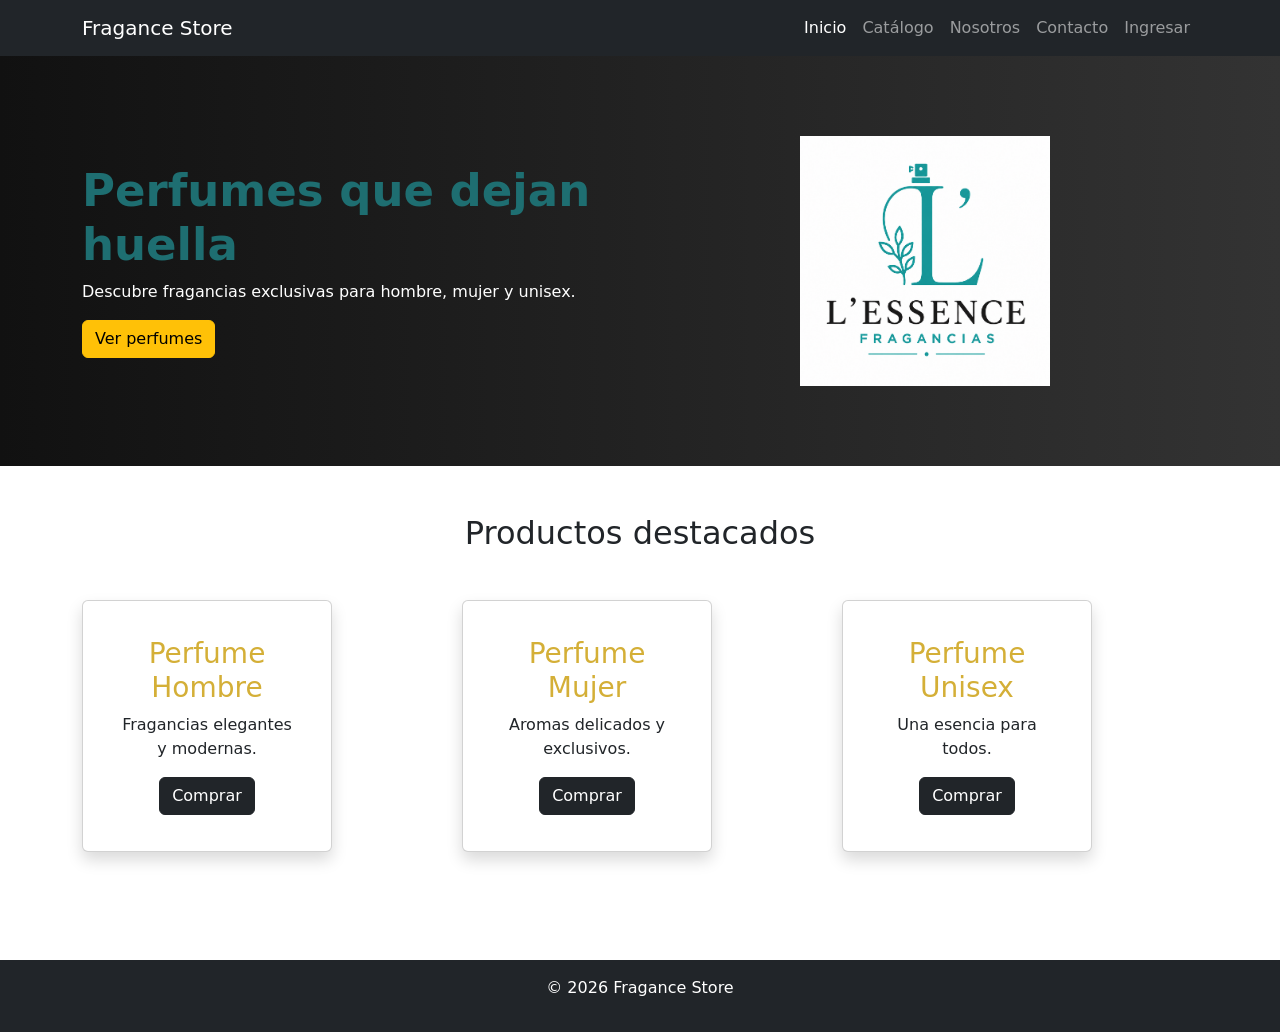
==== index.html @ 88f15177 "feat: Primera maqueta de pagina web" ====
<!DOCTYPE html>
<html lang="es">

<head>
    
    <meta charset="UTF-8">
    <meta name="viewport" content="width=device-width, initial-scale=1.0">

    <title>Fragance Store</title>

    <!-- <link rel="stylesheet" href="css/estilos.css"> -->
    <link rel="stylesheet" href="css/estilos.css">
    <link href="https://cdn.jsdelivr.net/npm/bootstrap@5.3.7/dist/css/bootstrap.min.css" rel="stylesheet">

</head>


<body>


<nav class="navbar navbar-expand-lg navbar-dark bg-dark">

<div class="container">

<a class="navbar-brand" href="index.html">
Fragance Store
</a>


<button class="navbar-toggler" 
type="button" 
data-bs-toggle="collapse" 
data-bs-target="#menu">

<span class="navbar-toggler-icon"></span>

</button>


<div class="collapse navbar-collapse" id="menu">


<ul class="navbar-nav ms-auto">


<li class="nav-item">
<a class="nav-link active" href="index.html">
Inicio
</a>
</li>


<li class="nav-item">
<a class="nav-link" href="catalogo.html">
Catálogo
</a>
</li>


<li class="nav-item">
<a class="nav-link" href="nosotros.html">
Nosotros
</a>
</li>


<li class="nav-item">
<a class="nav-link" href="contacto.html">
Contacto
</a>
</li>


<li class="nav-item">
<a class="nav-link" href="login.html">
Ingresar
</a>
</li>


</ul>


</div>

</div>

</nav>



<section class="hero">

<div class="container">

<div class="row align-items-center">


<div class="col-md-6">


<h1>
Perfumes que dejan huella
</h1>


<p>
Descubre fragancias exclusivas para hombre, mujer y unisex.
</p>


<a href="catalogo.html" class="btn btn-warning">
Ver perfumes
</a>


</div>



<div class="col-md-6 text-center">

<img src="img/Logo.png" 
class="img-fluid">

</div>


</div>

</div>

</section>



<section class="container py-5">


<h2 class="text-center mb-5">
Productos destacados
</h2>



<div class="row">



<div class="col-md-4">

<div class="card shadow">

<div class="card-body">

<h3>
Perfume Hombre
</h3>

<p>
Fragancias elegantes y modernas.
</p>

<button class="btn btn-dark">
Comprar
</button>

</div>

</div>

</div>




<div class="col-md-4">

<div class="card shadow">

<div class="card-body">

<h3>
Perfume Mujer
</h3>

<p>
Aromas delicados y exclusivos.
</p>

<button class="btn btn-dark">
Comprar
</button>

</div>

</div>

</div>




<div class="col-md-4">

<div class="card shadow">

<div class="card-body">

<h3>
Perfume Unisex
</h3>

<p>
Una esencia para todos.
</p>

<button class="btn btn-dark">
Comprar
</button>

</div>

</div>

</div>



</div>


</section>



<footer class="bg-dark text-white text-center p-3">

<p>
© 2026 Fragance Store
</p>

</footer>



<script src="https://cdn.jsdelivr.net/npm/bootstrap@5.3.7/dist/js/bootstrap.bundle.min.js"></script>


</body>


</html>
---- css/estilos.css ----
/* Configuración general */

*{
    margin:0;
    padding:0;
    box-sizing:border-box;
}


body{

    font-family: Arial, sans-serif;
    background-color:#f8f8f8;
    color:#222;

}


/* Encabezado */

header{

    background-color:#111;
    color:white;
    padding:20px;
    text-align:center;

}


header h1{

    color:#d4af37;
    font-size:40px;

}


/* Contenido principal */

.contenedor{

    width:90%;
    margin:auto;
    padding:40px;

}


.productos{

    display:flex;
    gap:20px;
    justify-content:center;

}


.card{

    background:white;
    width:250px;
    padding:20px;
    border-radius:10px;
    box-shadow:0 5px 15px rgba(0,0,0,0.2);
    text-align:center;

}


.card h3{

    color:#d4af37;

}


.boton{

    display:inline-block;
    background:#111;
    color:white;
    padding:10px 20px;
    text-decoration:none;
    border-radius:5px;

}


.boton:hover{

    background:#d4af37;
    color:#111;

}

.hero{

background:linear-gradient(
90deg,
#111,
#333
);

color:white;

padding:80px 0;

}


.hero h1{

font-size:45px;

font-weight:bold;

color:#1e6e71;

}


.card{

border:none;

margin-bottom:20px;

transition:.3s;

}


.card:hover{

transform:translateY(-10px);

}


footer{

margin-top:40px;

}

img {
    width: 250px;
    height: 80px;
}
---- css/estilos.css ----
/* Configuración general */

*{
    margin:0;
    padding:0;
    box-sizing:border-box;
}


body{

    font-family: Arial, sans-serif;
    background-color:#f8f8f8;
    color:#222;

}


/* Encabezado */

header{

    background-color:#111;
    color:white;
    padding:20px;
    text-align:center;

}


header h1{

    color:#d4af37;
    font-size:40px;

}


/* Contenido principal */

.contenedor{

    width:90%;
    margin:auto;
    padding:40px;

}


.productos{

    display:flex;
    gap:20px;
    justify-content:center;

}


.card{

    background:white;
    width:250px;
    padding:20px;
    border-radius:10px;
    box-shadow:0 5px 15px rgba(0,0,0,0.2);
    text-align:center;

}


.card h3{

    color:#d4af37;

}


.boton{

    display:inline-block;
    background:#111;
    color:white;
    padding:10px 20px;
    text-decoration:none;
    border-radius:5px;

}


.boton:hover{

    background:#d4af37;
    color:#111;

}

.hero{

background:linear-gradient(
90deg,
#111,
#333
);

color:white;

padding:80px 0;

}


.hero h1{

font-size:45px;

font-weight:bold;

color:#1e6e71;

}


.card{

border:none;

margin-bottom:20px;

transition:.3s;

}


.card:hover{

transform:translateY(-10px);

}


footer{

margin-top:40px;

}

img {
    width: 250px;
    height: 80px;
}
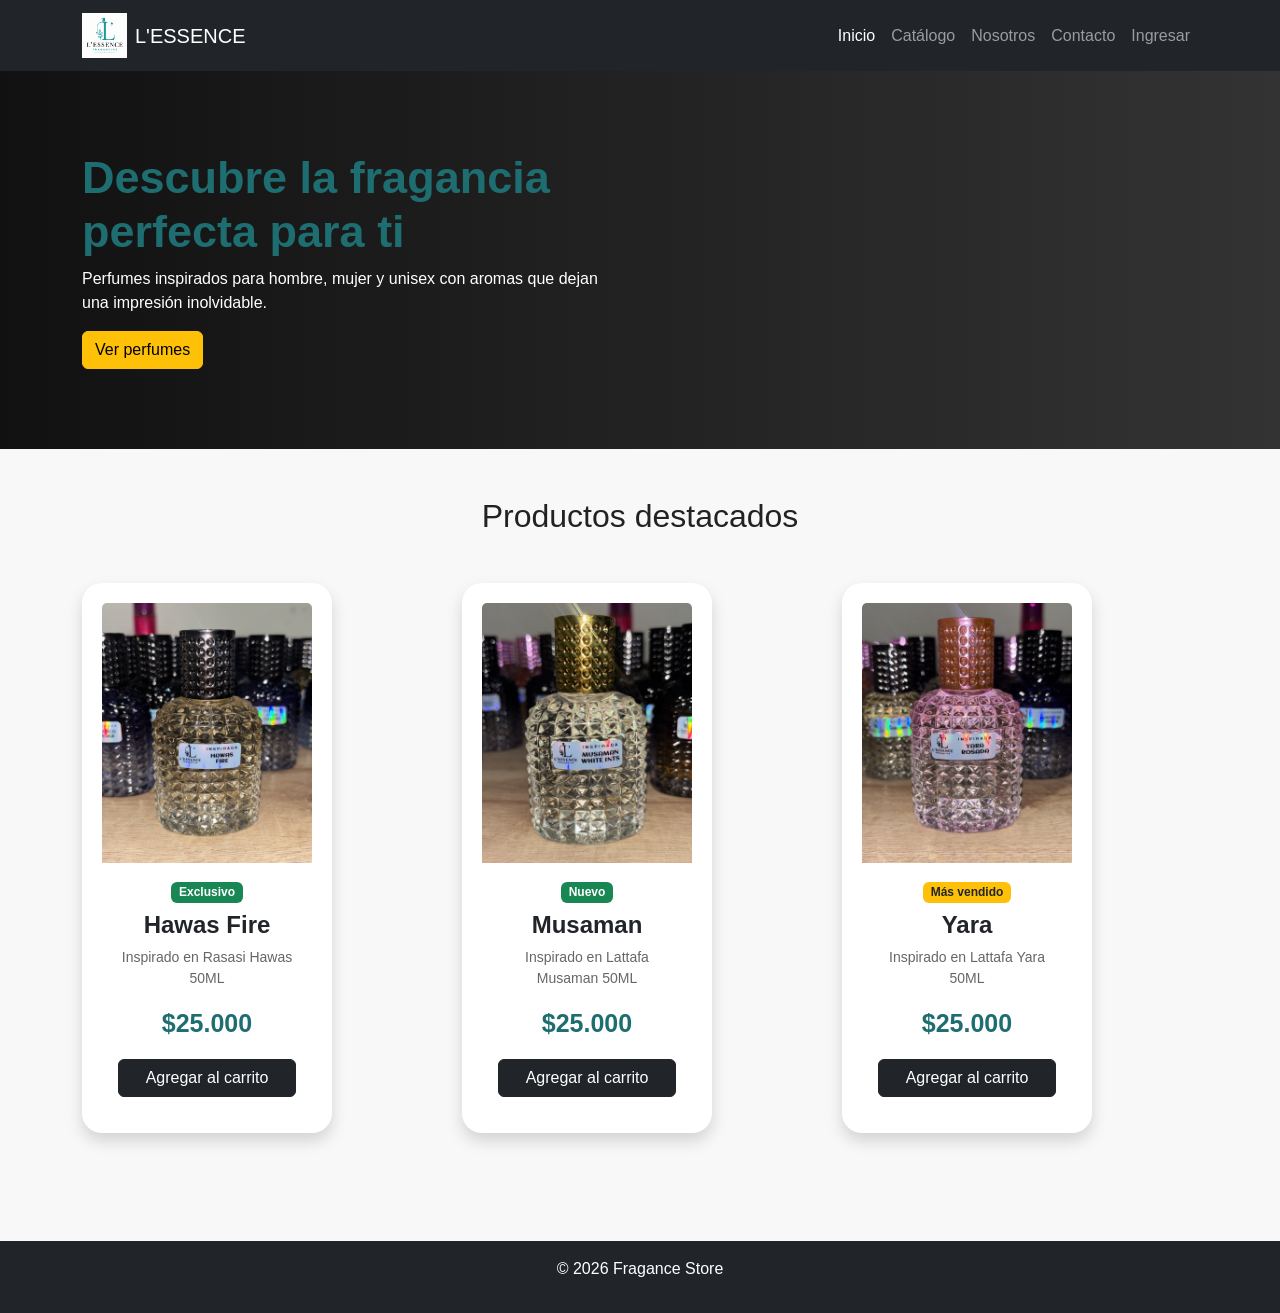
==== commit 9f511278: "Mejora diseño home y productos destacados" ====
--- a/index.html
+++ b/index.html
@@ -6,11 +6,11 @@
     <meta charset="UTF-8">
     <meta name="viewport" content="width=device-width, initial-scale=1.0">
 
-    <title>Fragance Store</title>
+    <title>L'ESSENCE</title>
 
     <!-- <link rel="stylesheet" href="css/estilos.css"> -->
-    <link rel="stylesheet" href="css/estilos.css">
-    <link href="https://cdn.jsdelivr.net/npm/bootstrap@5.3.7/dist/css/bootstrap.min.css" rel="stylesheet">
+     <link href="https://cdn.jsdelivr.net/npm/bootstrap@5.3.7/dist/css/bootstrap.min.css" rel="stylesheet">
+     <link rel="stylesheet" href="css/estilos.css">
 
 </head>
 
@@ -18,14 +18,19 @@
 <body>
 
 
+<body>
+
 <nav class="navbar navbar-expand-lg navbar-dark bg-dark">
 
 <div class="container">
 
-<a class="navbar-brand" href="index.html">
-Fragance Store
-</a>
-
+<a class="navbar-brand d-flex align-items-center" href="index.html">
+
+    <img src="img/Logo.png" class="logo-navbar" alt="Logo L'ESSENCE">
+
+    <span class="ms-2">L'ESSENCE</span>
+
+</a>
 
 <button class="navbar-toggler" 
 type="button" 
@@ -100,12 +105,12 @@
 
 
 <h1>
-Perfumes que dejan huella
+Descubre la fragancia perfecta para ti
 </h1>
 
 
 <p>
-Descubre fragancias exclusivas para hombre, mujer y unisex.
+Perfumes inspirados para hombre, mujer y unisex con aromas que dejan una impresión inolvidable.
 </p>
 
 
@@ -118,10 +123,19 @@
 
 
 
-<div class="col-md-6 text-center">
-
-<img src="img/Logo.png" 
-class="img-fluid">
+<!-- 
+<div class="info-perfume">
+
+    <span class="estrellas">★★★★★</span>
+
+    <h3>Hawas Fire</h3>
+
+    <p>Inspirado en Rasasi Hawas</p>
+
+    <strong>50 ml</strong>
+
+</div> -->
+
 
 </div>
 
@@ -146,88 +160,116 @@
 <div class="row">
 
 
-
 <div class="col-md-4">
 
-<div class="card shadow">
+    <div class="card producto-card shadow">
+
+        <img src="img/perfumes/hawas-fire.jpeg"
+             class="card-img-top"
+             alt="Hawas Fire">
+
+      <div class="card-body">
+
+    <span class="badge bg-success mb-2">
+        Exclusivo
+    </span>
+
+    <h4>Hawas Fire</h4>
+
+            <p class="marca">
+                Inspirado en Rasasi Hawas
+                50ML
+            </p>
+
+            <p class="precio">
+                $25.000
+            </p>
+
+            <button class="btn btn-dark w-100 btn-comprar">
+                Agregar al carrito
+            </button>
+
+        </div>
+
+    </div>
+
+</div>
+
+<div class="col-md-4">
+
+    <div class="card producto-card shadow">
+
+        <img src="img/perfumes/Musaman.jpeg"
+             class="card-img-top"
+             alt="Musaman White Ints">
+
+        <div class="card-body">
+            <span class="badge bg-success mb-2">
+    Nuevo
+</span>
+            
+
+            <h4>Musaman</h4>
+
+            <p class="marca">
+                Inspirado en Lattafa Musaman
+                50ML
+            </p>
+
+            <p class="precio">
+               $25.000
+            </p>
+
+            <button class="btn btn-dark w-100 btn-comprar">
+                Agregar al carrito
+            </button>
+
+        </div>
+
+    </div>
+
+</div>
+
+
+<div class="col-md-4">
+
+    <div class="card producto-card shadow">
+<img src="img/perfumes/Yara.jpeg"
+     class="card-img-top"
+     alt="Yara">
 
 <div class="card-body">
-
-<h3>
-Perfume Hombre
-</h3>
-
-<p>
-Fragancias elegantes y modernas.
-</p>
-
-<button class="btn btn-dark">
-Comprar
-</button>
-
-</div>
-
-</div>
-
-</div>
-
-
-
-
-<div class="col-md-4">
-
-<div class="card shadow">
-
-<div class="card-body">
-
-<h3>
-Perfume Mujer
-</h3>
-
-<p>
-Aromas delicados y exclusivos.
-</p>
-
-<button class="btn btn-dark">
-Comprar
-</button>
-
-</div>
-
-</div>
-
-</div>
-
-
-
-
-<div class="col-md-4">
-
-<div class="card shadow">
-
-<div class="card-body">
-
-<h3>
-Perfume Unisex
-</h3>
-
-<p>
-Una esencia para todos.
-</p>
-
-<button class="btn btn-dark">
-Comprar
-</button>
-
-</div>
-
-</div>
-
-</div>
-
-
-
-</div>
+    <span class="badge bg-warning text-dark mb-2">
+    Más vendido
+</span>
+
+    <h4>Yara</h4>
+
+    <p class="marca">
+        Inspirado en Lattafa Yara
+        50ML
+    </p>
+
+    <p class="precio">
+        $25.000
+    </p>
+
+    <button class="btn btn-dark w-100 btn-comprar">
+        Agregar al carrito
+    </button>
+
+</div>
+
+        </div> <!-- card-body -->
+
+    </div> <!-- card -->
+
+</div> <!-- columna -->
+
+
+
+
+
 
 
 </section>
@@ -250,4 +292,3 @@
 </body>
 
 
-</html>
--- a/css/estilos.css
+++ b/css/estilos.css
@@ -147,4 +147,125 @@
 img {
     width: 250px;
     height: 80px;
+}
+
+.logo-navbar{
+
+height:45px;
+
+width:auto;
+
+}
+
+.perfume-principal{
+
+    width: 100%;
+
+    max-width: 430px;
+
+    height: auto;
+
+    object-fit: contain;
+
+    transition: .4s;
+
+}
+
+.hero-imagen{
+
+    position:relative;
+
+    display:flex;
+
+    justify-content:center;
+
+}
+
+.info-perfume{
+
+    position:absolute;
+
+    bottom:25px;
+
+    left:20px;
+
+    background:white;
+
+    padding:18px;
+
+    border-radius:15px;
+
+    box-shadow:0 10px 30px rgba(0,0,0,.25);
+
+    width:220px;
+
+}
+
+.producto-card{
+
+    border:none;
+    border-radius:20px;
+    overflow:hidden;
+    transition:.4s;
+
+}
+
+.producto-card{
+
+    transition:all .35s ease;
+
+}
+
+.producto-card:hover{
+
+    transform:translateY(-12px);
+
+    box-shadow:0 20px 45px rgba(0,0,0,.25);
+
+}
+
+.producto-card img{
+
+    height:260px;
+    width:100%;
+    object-fit:cover;
+
+    transition:transform .5s ease;
+
+}
+
+.producto-card h4{
+
+    font-weight:bold;
+
+}
+
+.marca{
+
+    color:#666;
+
+    font-size:14px;
+
+}
+
+.precio{
+
+    color:#1e6e71;
+    font-size:25px;
+    font-weight:bold;
+
+}
+.producto-card{
+
+    border:none;
+    border-radius:20px;
+    overflow:hidden;
+
+    transition:all .35s ease;
+
+}
+.producto-card:hover img{
+
+    transform:scale(1.25);
+
 }
--- a/css/estilos.css
+++ b/css/estilos.css
@@ -147,4 +147,125 @@
 img {
     width: 250px;
     height: 80px;
+}
+
+.logo-navbar{
+
+height:45px;
+
+width:auto;
+
+}
+
+.perfume-principal{
+
+    width: 100%;
+
+    max-width: 430px;
+
+    height: auto;
+
+    object-fit: contain;
+
+    transition: .4s;
+
+}
+
+.hero-imagen{
+
+    position:relative;
+
+    display:flex;
+
+    justify-content:center;
+
+}
+
+.info-perfume{
+
+    position:absolute;
+
+    bottom:25px;
+
+    left:20px;
+
+    background:white;
+
+    padding:18px;
+
+    border-radius:15px;
+
+    box-shadow:0 10px 30px rgba(0,0,0,.25);
+
+    width:220px;
+
+}
+
+.producto-card{
+
+    border:none;
+    border-radius:20px;
+    overflow:hidden;
+    transition:.4s;
+
+}
+
+.producto-card{
+
+    transition:all .35s ease;
+
+}
+
+.producto-card:hover{
+
+    transform:translateY(-12px);
+
+    box-shadow:0 20px 45px rgba(0,0,0,.25);
+
+}
+
+.producto-card img{
+
+    height:260px;
+    width:100%;
+    object-fit:cover;
+
+    transition:transform .5s ease;
+
+}
+
+.producto-card h4{
+
+    font-weight:bold;
+
+}
+
+.marca{
+
+    color:#666;
+
+    font-size:14px;
+
+}
+
+.precio{
+
+    color:#1e6e71;
+    font-size:25px;
+    font-weight:bold;
+
+}
+.producto-card{
+
+    border:none;
+    border-radius:20px;
+    overflow:hidden;
+
+    transition:all .35s ease;
+
+}
+.producto-card:hover img{
+
+    transform:scale(1.25);
+
 }
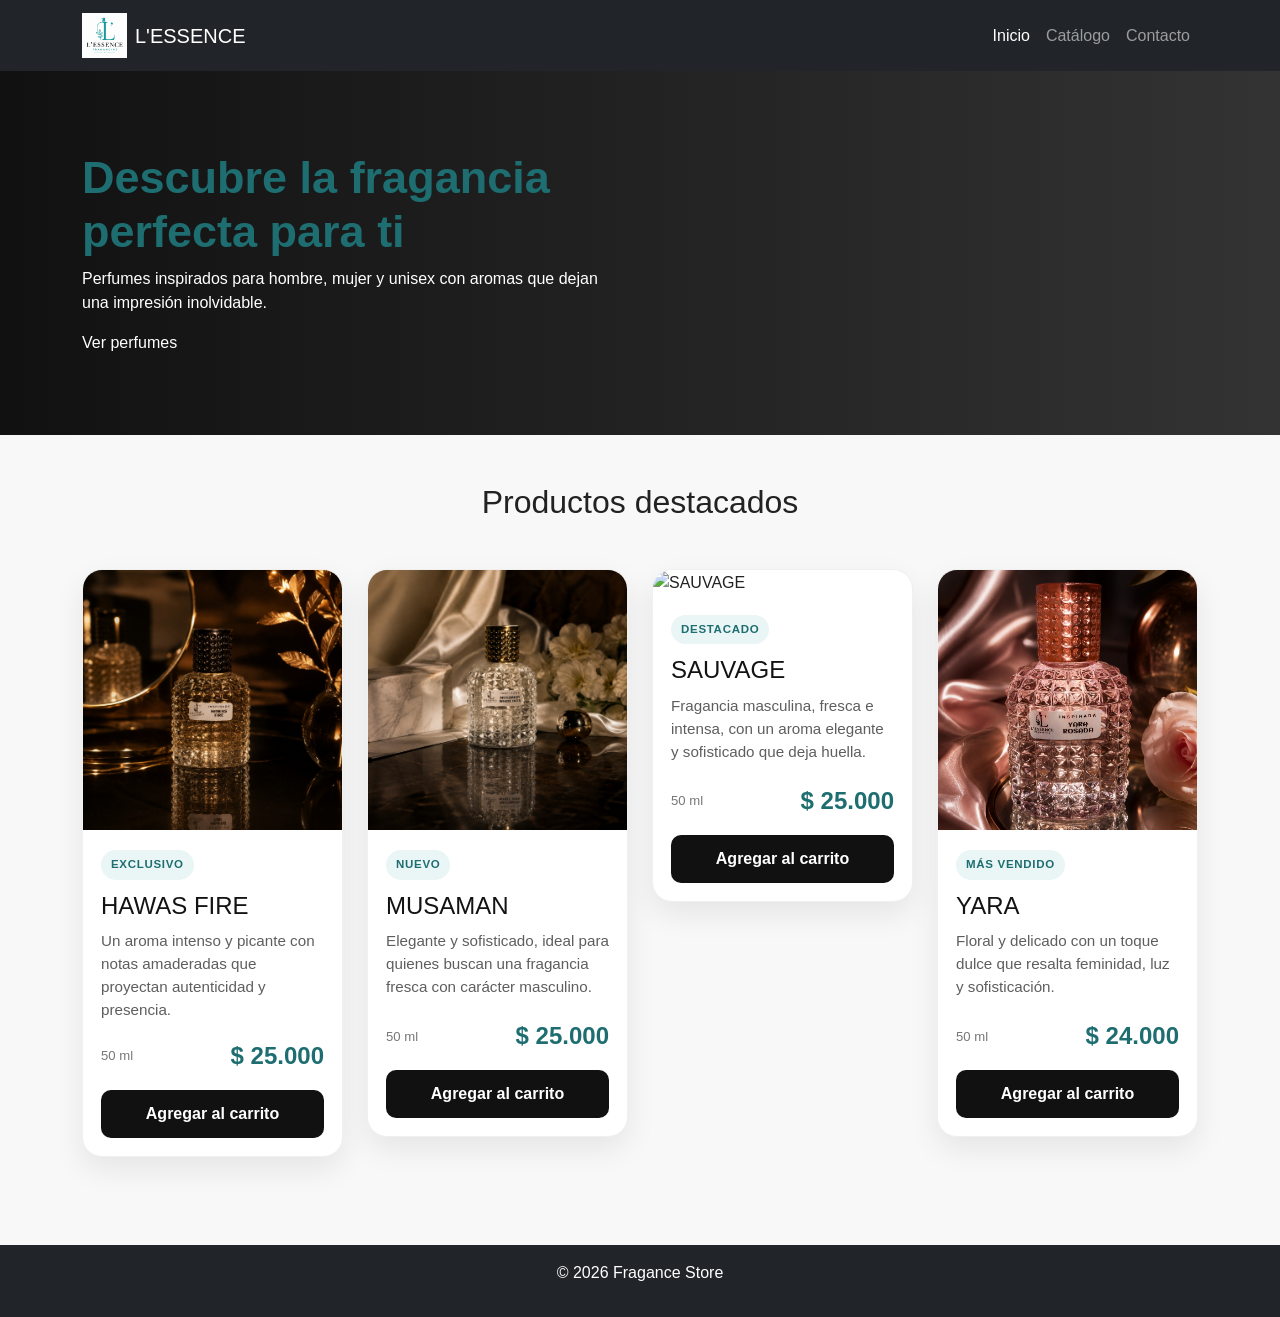
==== commit d6532770: "Actualización de diseño y contenido de la página" ====
--- a/index.html
+++ b/index.html
@@ -2,15 +2,15 @@
 <html lang="es">
 
 <head>
-    
+
     <meta charset="UTF-8">
     <meta name="viewport" content="width=device-width, initial-scale=1.0">
 
     <title>L'ESSENCE</title>
 
     <!-- <link rel="stylesheet" href="css/estilos.css"> -->
-     <link href="https://cdn.jsdelivr.net/npm/bootstrap@5.3.7/dist/css/bootstrap.min.css" rel="stylesheet">
-     <link rel="stylesheet" href="css/estilos.css">
+    <link href="https://cdn.jsdelivr.net/npm/bootstrap@5.3.7/dist/css/bootstrap.min.css" rel="stylesheet">
+    <link rel="stylesheet" href="css/estilos.css">
 
 </head>
 
@@ -18,112 +18,110 @@
 <body>
 
 
-<body>
+    <body>
 
-<nav class="navbar navbar-expand-lg navbar-dark bg-dark">
+        <nav class="navbar navbar-expand-lg navbar-dark bg-dark">
 
-<div class="container">
+            <div class="container">
 
-<a class="navbar-brand d-flex align-items-center" href="index.html">
+                <a class="navbar-brand d-flex align-items-center" href="index.html">
 
-    <img src="img/Logo.png" class="logo-navbar" alt="Logo L'ESSENCE">
+                    <img src="img/Logo.png" class="logo-navbar" alt="Logo L'ESSENCE">
 
-    <span class="ms-2">L'ESSENCE</span>
+                    <span class="ms-2">L'ESSENCE</span>
 
-</a>
+                </a>
 
-<button class="navbar-toggler" 
-type="button" 
-data-bs-toggle="collapse" 
-data-bs-target="#menu">
+                <button class="navbar-toggler" type="button" data-bs-toggle="collapse" data-bs-target="#menu">
 
-<span class="navbar-toggler-icon"></span>
+                    <span class="navbar-toggler-icon"></span>
 
-</button>
+                </button>
 
 
-<div class="collapse navbar-collapse" id="menu">
+                <div class="collapse navbar-collapse" id="menu">
 
 
-<ul class="navbar-nav ms-auto">
+                    <ul class="navbar-nav ms-auto">
 
 
-<li class="nav-item">
-<a class="nav-link active" href="index.html">
-Inicio
-</a>
-</li>
+                        <li class="nav-item">
+                            <a class="nav-link active" href="index.html">
+                                Inicio
+                            </a>
+                        </li>
 
 
-<li class="nav-item">
-<a class="nav-link" href="catalogo.html">
-Catálogo
-</a>
-</li>
+                        <li class="nav-item">
+                            <a class="nav-link" href="catalogo.html">
+                                Catálogo
+                            </a>
+                        </li>
 
 
-<li class="nav-item">
-<a class="nav-link" href="nosotros.html">
-Nosotros
-</a>
-</li>
+                        <!-- <li class="nav-item">
+                            <a class="nav-link" href="nosotros.html">
+                                Nosotros
+                            </a>
+                        </li> boton parte superior -->
 
 
-<li class="nav-item">
-<a class="nav-link" href="contacto.html">
-Contacto
-</a>
-</li>
+                        <li class="nav-item">
+                            <a class="nav-link" target="_blank" href="https://api.whatsapp.com/send?phone=573053838176&text=Hola estoy interesado en perfumes">
+                                Contacto
+                            </a>
+                        </li>
+
+<!-- 
+                        <li class="nav-item">
+                            <a class="nav-link" href="login.html">
+                                Ingresar
+                            </a>
+                        </li> Boton parte superior-->
 
 
-<li class="nav-item">
-<a class="nav-link" href="login.html">
-Ingresar
-</a>
-</li>
+                    </ul>
 
 
-</ul>
+                </div>
 
+            </div>
 
-</div>
-
-</div>
-
-</nav>
+        </nav>
 
 
 
-<section class="hero">
+        <section class="hero">
 
-<div class="container">
+            <div class="container">
 
-<div class="row align-items-center">
+                <div class="row align-items-center">
 
 
-<div class="col-md-6">
+                    <div class="col-md-6">
 
 
-<h1>
-Descubre la fragancia perfecta para ti
-</h1>
+                        <h1>
+                            Descubre la fragancia perfecta para ti
+                        </h1>
 
 
-<p>
-Perfumes inspirados para hombre, mujer y unisex con aromas que dejan una impresión inolvidable.
-</p>
-
-
-<a href="catalogo.html" class="btn btn-warning">
-Ver perfumes
-</a>
-
-
-</div>
+                        <p>
+                            Perfumes inspirados para hombre, mujer y unisex con aromas que dejan una impresión
+                            inolvidable.
+                        </p>
 
 
 
-<!-- 
+                        Ver perfumes
+                        </a>
+
+
+                    </div>
+
+
+
+                    <!-- 
 <div class="info-perfume">
 
     <span class="estrellas">★★★★★</span>
@@ -137,158 +135,42 @@
 </div> -->
 
 
-</div>
+                </div>
 
 
-</div>
+            </div>
 
-</div>
+            </div>
 
-</section>
+        </section>
 
 
 
-<section class="container py-5">
+        <section class="container py-5">
 
 
-<h2 class="text-center mb-5">
-Productos destacados
-</h2>
+            <h2 class="text-center mb-5">
+                Productos destacados
+            </h2>
 
 
 
-<div class="row">
+            <div class="row" id="productos-destacados"> </div> <!-- columna -->
+        </section>
+            <footer class="bg-dark text-white text-center p-3">
+
+                <p>
+                    © 2026 Fragance Store
+                </p>
+
+            </footer>
+            
 
 
-<div class="col-md-4">
-
-    <div class="card producto-card shadow">
-
-        <img src="img/perfumes/hawas-fire.jpeg"
-             class="card-img-top"
-             alt="Hawas Fire">
-
-      <div class="card-body">
-
-    <span class="badge bg-success mb-2">
-        Exclusivo
-    </span>
-
-    <h4>Hawas Fire</h4>
-
-            <p class="marca">
-                Inspirado en Rasasi Hawas
-                50ML
-            </p>
-
-            <p class="precio">
-                $25.000
-            </p>
-
-            <button class="btn btn-dark w-100 btn-comprar">
-                Agregar al carrito
-            </button>
-
-        </div>
-
-    </div>
-
-</div>
-
-<div class="col-md-4">
-
-    <div class="card producto-card shadow">
-
-        <img src="img/perfumes/Musaman.jpeg"
-             class="card-img-top"
-             alt="Musaman White Ints">
-
-        <div class="card-body">
-            <span class="badge bg-success mb-2">
-    Nuevo
-</span>
-            
-
-            <h4>Musaman</h4>
-
-            <p class="marca">
-                Inspirado en Lattafa Musaman
-                50ML
-            </p>
-
-            <p class="precio">
-               $25.000
-            </p>
-
-            <button class="btn btn-dark w-100 btn-comprar">
-                Agregar al carrito
-            </button>
-
-        </div>
-
-    </div>
-
-</div>
+            <script src="https://cdn.jsdelivr.net/npm/bootstrap@5.3.7/dist/js/bootstrap.bundle.min.js"></script>
+            <script src="js/catalog.js"></script>
 
 
-<div class="col-md-4">
+    </body>
 
-    <div class="card producto-card shadow">
-<img src="img/perfumes/Yara.jpeg"
-     class="card-img-top"
-     alt="Yara">
-
-<div class="card-body">
-    <span class="badge bg-warning text-dark mb-2">
-    Más vendido
-</span>
-
-    <h4>Yara</h4>
-
-    <p class="marca">
-        Inspirado en Lattafa Yara
-        50ML
-    </p>
-
-    <p class="precio">
-        $25.000
-    </p>
-
-    <button class="btn btn-dark w-100 btn-comprar">
-        Agregar al carrito
-    </button>
-
-</div>
-
-        </div> <!-- card-body -->
-
-    </div> <!-- card -->
-
-</div> <!-- columna -->
-
-
-
-
-
-
-
-</section>
-
-
-
-<footer class="bg-dark text-white text-center p-3">
-
-<p>
-© 2026 Fragance Store
-</p>
-
-</footer>
-
-
-
-<script src="https://cdn.jsdelivr.net/npm/bootstrap@5.3.7/dist/js/bootstrap.bundle.min.js"></script>
-
-
-</body>
-
-
+</html>
--- a/css/estilos.css
+++ b/css/estilos.css
@@ -1,146 +1,144 @@
 /* Configuración general */
 
-*{
-    margin:0;
-    padding:0;
-    box-sizing:border-box;
-}
-
-
-body{
+* {
+    margin: 0;
+    padding: 0;
+    box-sizing: border-box;
+}
+
+
+body {
 
     font-family: Arial, sans-serif;
-    background-color:#f8f8f8;
-    color:#222;
+    background-color: #f8f8f8;
+    color: #222;
 
 }
 
 
 /* Encabezado */
 
-header{
-
-    background-color:#111;
-    color:white;
-    padding:20px;
-    text-align:center;
-
-}
-
-
-header h1{
-
-    color:#d4af37;
-    font-size:40px;
+header {
+
+    background-color: #111;
+    color: white;
+    padding: 20px;
+    text-align: center;
+
+}
+
+
+header h1 {
+
+    color: #d4af37;
+    font-size: 40px;
 
 }
 
 
 /* Contenido principal */
 
-.contenedor{
-
-    width:90%;
-    margin:auto;
-    padding:40px;
-
-}
-
-
-.productos{
-
-    display:flex;
-    gap:20px;
-    justify-content:center;
-
-}
-
-
-.card{
-
-    background:white;
-    width:250px;
-    padding:20px;
-    border-radius:10px;
-    box-shadow:0 5px 15px rgba(0,0,0,0.2);
-    text-align:center;
-
-}
-
-
-.card h3{
-
-    color:#d4af37;
-
-}
-
-
-.boton{
-
-    display:inline-block;
-    background:#111;
-    color:white;
-    padding:10px 20px;
-    text-decoration:none;
-    border-radius:5px;
-
-}
-
-
-.boton:hover{
-
-    background:#d4af37;
-    color:#111;
-
-}
-
-.hero{
-
-background:linear-gradient(
-90deg,
-#111,
-#333
-);
-
-color:white;
-
-padding:80px 0;
-
-}
-
-
-.hero h1{
-
-font-size:45px;
-
-font-weight:bold;
-
-color:#1e6e71;
-
-}
-
-
-.card{
-
-border:none;
-
-margin-bottom:20px;
-
-transition:.3s;
-
-}
-
-
-.card:hover{
-
-transform:translateY(-10px);
-
-}
-
-
-footer{
-
-margin-top:40px;
+.contenedor {
+
+    width: 90%;
+    margin: auto;
+    padding: 40px;
+
+}
+
+
+.productos {
+
+    display: flex;
+    gap: 20px;
+    justify-content: center;
+
+}
+
+
+.card {
+
+    background: white;
+    width: 250px;
+    padding: 20px;
+    border-radius: 10px;
+    box-shadow: 0 5px 15px rgba(0, 0, 0, 0.2);
+    text-align: center;
+
+}
+
+
+.card h3 {
+
+    color: #d4af37;
+
+}
+
+
+.boton {
+
+    display: inline-block;
+    background: #111;
+    color: white;
+    padding: 10px 20px;
+    text-decoration: none;
+    border-radius: 5px;
+
+}
+
+
+.boton:hover {
+
+    background: #d4af37;
+    color: #111;
+
+}
+
+.hero {
+
+    background: linear-gradient(90deg,
+            #111,
+            #333);
+
+    color: white;
+
+    padding: 80px 0;
+
+}
+
+
+.hero h1 {
+
+    font-size: 45px;
+
+    font-weight: bold;
+
+    color: #1e6e71;
+
+}
+
+
+.card {
+
+    border: none;
+
+    margin-bottom: 20px;
+
+    transition: .3s;
+
+}
+
+
+.card:hover {
+
+    transform: translateY(-10px);
+
+}
+
+
+footer {
+
+    margin-top: 40px;
 
 }
 
@@ -149,15 +147,15 @@
     height: 80px;
 }
 
-.logo-navbar{
-
-height:45px;
-
-width:auto;
-
-}
-
-.perfume-principal{
+.logo-navbar {
+
+    height: 45px;
+
+    width: auto;
+
+}
+
+.perfume-principal {
 
     width: 100%;
 
@@ -171,101 +169,273 @@
 
 }
 
-.hero-imagen{
-
-    position:relative;
-
-    display:flex;
-
-    justify-content:center;
-
-}
-
-.info-perfume{
-
-    position:absolute;
-
-    bottom:25px;
-
-    left:20px;
-
-    background:white;
-
-    padding:18px;
-
-    border-radius:15px;
-
-    box-shadow:0 10px 30px rgba(0,0,0,.25);
-
-    width:220px;
-
-}
-
-.producto-card{
-
-    border:none;
-    border-radius:20px;
-    overflow:hidden;
-    transition:.4s;
-
-}
-
-.producto-card{
-
-    transition:all .35s ease;
-
-}
-
-.producto-card:hover{
-
-    transform:translateY(-12px);
-
-    box-shadow:0 20px 45px rgba(0,0,0,.25);
-
-}
-
-.producto-card img{
-
-    height:260px;
-    width:100%;
-    object-fit:cover;
-
-    transition:transform .5s ease;
-
-}
-
-.producto-card h4{
-
-    font-weight:bold;
-
-}
-
-.marca{
-
-    color:#666;
-
-    font-size:14px;
-
-}
-
-.precio{
-
-    color:#1e6e71;
-    font-size:25px;
-    font-weight:bold;
-
-}
-.producto-card{
-
-    border:none;
-    border-radius:20px;
-    overflow:hidden;
-
-    transition:all .35s ease;
-
-}
-.producto-card:hover img{
-
-    transform:scale(1.25);
-
+.hero-imagen {
+
+    position: relative;
+
+    display: flex;
+
+    justify-content: center;
+
+}
+
+.info-perfume {
+
+    position: absolute;
+
+    bottom: 25px;
+
+    left: 20px;
+
+    background: white;
+
+    padding: 18px;
+
+    border-radius: 15px;
+
+    box-shadow: 0 10px 30px rgba(0, 0, 0, .25);
+
+    width: 220px;
+
+}
+
+.producto-card {
+
+    border: none;
+    border-radius: 20px;
+    overflow: hidden;
+    transition: .4s;
+
+}
+
+.producto-card {
+
+    transition: all .35s ease;
+
+}
+
+.producto-card:hover {
+
+    transform: translateY(-12px);
+
+    box-shadow: 0 20px 45px rgba(0, 0, 0, .25);
+
+}
+
+.producto-card img {
+
+    height: 260px;
+    width: 100%;
+    object-fit: cover;
+
+    transition: transform .5s ease;
+
+}
+
+.producto-card h4 {
+
+    font-weight: bold;
+
+}
+
+.marca {
+
+    color: #666;
+
+    font-size: 14px;
+
+}
+
+.precio {
+
+    color: #1e6e71;
+    font-size: 25px;
+    font-weight: bold;
+
+}
+
+.producto-card {
+
+    border: none;
+    border-radius: 20px;
+    overflow: hidden;
+
+    transition: all .35s ease;
+
+}
+
+.producto-card:hover img {
+
+    transform: scale(1.25);
+
+}
+
+.catalog-hero {
+    background: linear-gradient(135deg, #111111, #2d2d2d 60%, #1e6e71);
+    color: white;
+    padding: 90px 0 70px;
+}
+
+.catalog-hero h1 {
+    font-size: 3rem;
+    font-weight: 700;
+    color: #f8f8f8;
+}
+
+.catalog-hero p {
+    font-size: 1.1rem;
+    color: rgba(255, 255, 255, 0.8);
+    max-width: 700px;
+    margin: 0 auto;
+}
+
+.catalog-actions {
+    display: flex;
+    justify-content: center;
+    flex-wrap: wrap;
+    gap: 14px;
+    margin-top: 30px;
+}
+
+.catalog-actions a {
+    text-decoration: none;
+    padding: 12px 22px;
+    border-radius: 999px;
+    font-weight: 600;
+    transition: 0.3s ease;
+}
+
+.catalog-actions .btn-primary {
+    background: #1e6e71;
+    border: none;
+}
+
+.catalog-actions .btn-primary:hover {
+    background: #164f52;
+}
+
+.catalog-actions .btn-outline-light:hover {
+    background: white;
+    color: #111;
+}
+
+.gender-section {
+    padding: 70px 0;
+}
+
+.section-title {
+    display: flex;
+    align-items: center;
+    gap: 12px;
+    margin-bottom: 30px;
+}
+
+.section-title .line {
+    flex: 1;
+    height: 1px;
+    background: rgba(0, 0, 0, 0.12);
+}
+
+.section-title h2 {
+    margin: 0;
+    font-weight: 700;
+    color: #1b1b1b;
+    font-size: 2.1rem;
+}
+
+.catalog-grid {
+    display: grid;
+    grid-template-columns: repeat(4, 1fr);
+    gap: 24px;
+}
+
+.product-card {
+    background: #fff;
+    border: 1px solid rgba(0, 0, 0, 0.06);
+    border-radius: 20px;
+    overflow: hidden;
+    box-shadow: 0 12px 30px rgba(0, 0, 0, 0.08);
+    transition: transform 0.3s ease, box-shadow 0.3s ease;
+    width: 100%;
+}
+
+.product-card:hover {
+    transform: translateY(-8px);
+    box-shadow: 0 18px 40px rgba(0, 0, 0, 0.12);
+}
+
+.product-card img {
+    width: 100%;
+    height: 260px;
+    object-fit: cover;
+}
+
+.product-info {
+    padding: 20px 18px 18px;
+}
+
+.tag {
+    display: inline-block;
+    background: #eaf5f5;
+    color: #1e6e71;
+    padding: 6px 10px;
+    border-radius: 999px;
+    font-size: 0.72rem;
+    font-weight: 700;
+    letter-spacing: 0.06em;
+    text-transform: uppercase;
+}
+
+.product-info h3 {
+    font-size: 1.5rem;
+    margin: 12px 0 10px;
+    color: #131313;
+}
+
+.product-info p {
+    color: #5e5e5e;
+    font-size: 0.95rem;
+    min-height: 72px;
+    margin-bottom: 16px;
+}
+
+.price-row {
+    display: flex;
+    justify-content: space-between;
+    align-items: center;
+    margin-bottom: 16px;
+    gap: 10px;
+}
+
+.price-row span {
+    font-size: 0.82rem;
+    color: #777;
+}
+
+.price-row strong {
+    color: #1e6e71;
+    font-size: 1.5rem;
+}
+
+.btn-buy {
+    width: 100%;
+    background: #111;
+    color: #fff;
+    border: none;
+    border-radius: 10px;
+    padding: 12px 14px;
+    font-weight: 600;
+    transition: 0.3s ease;
+}
+
+.btn-buy:hover {
+    background: #1e6e71;
+    color: #fff;
+}
+
+footer {
+    background: #111;
+    color: rgba(255, 255, 255, 0.8);
+    text-align: center;
+    padding: 24px 16px;
 }
--- a/css/estilos.css
+++ b/css/estilos.css
@@ -1,146 +1,144 @@
 /* Configuración general */
 
-*{
-    margin:0;
-    padding:0;
-    box-sizing:border-box;
-}
-
-
-body{
+* {
+    margin: 0;
+    padding: 0;
+    box-sizing: border-box;
+}
+
+
+body {
 
     font-family: Arial, sans-serif;
-    background-color:#f8f8f8;
-    color:#222;
+    background-color: #f8f8f8;
+    color: #222;
 
 }
 
 
 /* Encabezado */
 
-header{
-
-    background-color:#111;
-    color:white;
-    padding:20px;
-    text-align:center;
-
-}
-
-
-header h1{
-
-    color:#d4af37;
-    font-size:40px;
+header {
+
+    background-color: #111;
+    color: white;
+    padding: 20px;
+    text-align: center;
+
+}
+
+
+header h1 {
+
+    color: #d4af37;
+    font-size: 40px;
 
 }
 
 
 /* Contenido principal */
 
-.contenedor{
-
-    width:90%;
-    margin:auto;
-    padding:40px;
-
-}
-
-
-.productos{
-
-    display:flex;
-    gap:20px;
-    justify-content:center;
-
-}
-
-
-.card{
-
-    background:white;
-    width:250px;
-    padding:20px;
-    border-radius:10px;
-    box-shadow:0 5px 15px rgba(0,0,0,0.2);
-    text-align:center;
-
-}
-
-
-.card h3{
-
-    color:#d4af37;
-
-}
-
-
-.boton{
-
-    display:inline-block;
-    background:#111;
-    color:white;
-    padding:10px 20px;
-    text-decoration:none;
-    border-radius:5px;
-
-}
-
-
-.boton:hover{
-
-    background:#d4af37;
-    color:#111;
-
-}
-
-.hero{
-
-background:linear-gradient(
-90deg,
-#111,
-#333
-);
-
-color:white;
-
-padding:80px 0;
-
-}
-
-
-.hero h1{
-
-font-size:45px;
-
-font-weight:bold;
-
-color:#1e6e71;
-
-}
-
-
-.card{
-
-border:none;
-
-margin-bottom:20px;
-
-transition:.3s;
-
-}
-
-
-.card:hover{
-
-transform:translateY(-10px);
-
-}
-
-
-footer{
-
-margin-top:40px;
+.contenedor {
+
+    width: 90%;
+    margin: auto;
+    padding: 40px;
+
+}
+
+
+.productos {
+
+    display: flex;
+    gap: 20px;
+    justify-content: center;
+
+}
+
+
+.card {
+
+    background: white;
+    width: 250px;
+    padding: 20px;
+    border-radius: 10px;
+    box-shadow: 0 5px 15px rgba(0, 0, 0, 0.2);
+    text-align: center;
+
+}
+
+
+.card h3 {
+
+    color: #d4af37;
+
+}
+
+
+.boton {
+
+    display: inline-block;
+    background: #111;
+    color: white;
+    padding: 10px 20px;
+    text-decoration: none;
+    border-radius: 5px;
+
+}
+
+
+.boton:hover {
+
+    background: #d4af37;
+    color: #111;
+
+}
+
+.hero {
+
+    background: linear-gradient(90deg,
+            #111,
+            #333);
+
+    color: white;
+
+    padding: 80px 0;
+
+}
+
+
+.hero h1 {
+
+    font-size: 45px;
+
+    font-weight: bold;
+
+    color: #1e6e71;
+
+}
+
+
+.card {
+
+    border: none;
+
+    margin-bottom: 20px;
+
+    transition: .3s;
+
+}
+
+
+.card:hover {
+
+    transform: translateY(-10px);
+
+}
+
+
+footer {
+
+    margin-top: 40px;
 
 }
 
@@ -149,15 +147,15 @@
     height: 80px;
 }
 
-.logo-navbar{
-
-height:45px;
-
-width:auto;
-
-}
-
-.perfume-principal{
+.logo-navbar {
+
+    height: 45px;
+
+    width: auto;
+
+}
+
+.perfume-principal {
 
     width: 100%;
 
@@ -171,101 +169,273 @@
 
 }
 
-.hero-imagen{
-
-    position:relative;
-
-    display:flex;
-
-    justify-content:center;
-
-}
-
-.info-perfume{
-
-    position:absolute;
-
-    bottom:25px;
-
-    left:20px;
-
-    background:white;
-
-    padding:18px;
-
-    border-radius:15px;
-
-    box-shadow:0 10px 30px rgba(0,0,0,.25);
-
-    width:220px;
-
-}
-
-.producto-card{
-
-    border:none;
-    border-radius:20px;
-    overflow:hidden;
-    transition:.4s;
-
-}
-
-.producto-card{
-
-    transition:all .35s ease;
-
-}
-
-.producto-card:hover{
-
-    transform:translateY(-12px);
-
-    box-shadow:0 20px 45px rgba(0,0,0,.25);
-
-}
-
-.producto-card img{
-
-    height:260px;
-    width:100%;
-    object-fit:cover;
-
-    transition:transform .5s ease;
-
-}
-
-.producto-card h4{
-
-    font-weight:bold;
-
-}
-
-.marca{
-
-    color:#666;
-
-    font-size:14px;
-
-}
-
-.precio{
-
-    color:#1e6e71;
-    font-size:25px;
-    font-weight:bold;
-
-}
-.producto-card{
-
-    border:none;
-    border-radius:20px;
-    overflow:hidden;
-
-    transition:all .35s ease;
-
-}
-.producto-card:hover img{
-
-    transform:scale(1.25);
-
+.hero-imagen {
+
+    position: relative;
+
+    display: flex;
+
+    justify-content: center;
+
+}
+
+.info-perfume {
+
+    position: absolute;
+
+    bottom: 25px;
+
+    left: 20px;
+
+    background: white;
+
+    padding: 18px;
+
+    border-radius: 15px;
+
+    box-shadow: 0 10px 30px rgba(0, 0, 0, .25);
+
+    width: 220px;
+
+}
+
+.producto-card {
+
+    border: none;
+    border-radius: 20px;
+    overflow: hidden;
+    transition: .4s;
+
+}
+
+.producto-card {
+
+    transition: all .35s ease;
+
+}
+
+.producto-card:hover {
+
+    transform: translateY(-12px);
+
+    box-shadow: 0 20px 45px rgba(0, 0, 0, .25);
+
+}
+
+.producto-card img {
+
+    height: 260px;
+    width: 100%;
+    object-fit: cover;
+
+    transition: transform .5s ease;
+
+}
+
+.producto-card h4 {
+
+    font-weight: bold;
+
+}
+
+.marca {
+
+    color: #666;
+
+    font-size: 14px;
+
+}
+
+.precio {
+
+    color: #1e6e71;
+    font-size: 25px;
+    font-weight: bold;
+
+}
+
+.producto-card {
+
+    border: none;
+    border-radius: 20px;
+    overflow: hidden;
+
+    transition: all .35s ease;
+
+}
+
+.producto-card:hover img {
+
+    transform: scale(1.25);
+
+}
+
+.catalog-hero {
+    background: linear-gradient(135deg, #111111, #2d2d2d 60%, #1e6e71);
+    color: white;
+    padding: 90px 0 70px;
+}
+
+.catalog-hero h1 {
+    font-size: 3rem;
+    font-weight: 700;
+    color: #f8f8f8;
+}
+
+.catalog-hero p {
+    font-size: 1.1rem;
+    color: rgba(255, 255, 255, 0.8);
+    max-width: 700px;
+    margin: 0 auto;
+}
+
+.catalog-actions {
+    display: flex;
+    justify-content: center;
+    flex-wrap: wrap;
+    gap: 14px;
+    margin-top: 30px;
+}
+
+.catalog-actions a {
+    text-decoration: none;
+    padding: 12px 22px;
+    border-radius: 999px;
+    font-weight: 600;
+    transition: 0.3s ease;
+}
+
+.catalog-actions .btn-primary {
+    background: #1e6e71;
+    border: none;
+}
+
+.catalog-actions .btn-primary:hover {
+    background: #164f52;
+}
+
+.catalog-actions .btn-outline-light:hover {
+    background: white;
+    color: #111;
+}
+
+.gender-section {
+    padding: 70px 0;
+}
+
+.section-title {
+    display: flex;
+    align-items: center;
+    gap: 12px;
+    margin-bottom: 30px;
+}
+
+.section-title .line {
+    flex: 1;
+    height: 1px;
+    background: rgba(0, 0, 0, 0.12);
+}
+
+.section-title h2 {
+    margin: 0;
+    font-weight: 700;
+    color: #1b1b1b;
+    font-size: 2.1rem;
+}
+
+.catalog-grid {
+    display: grid;
+    grid-template-columns: repeat(4, 1fr);
+    gap: 24px;
+}
+
+.product-card {
+    background: #fff;
+    border: 1px solid rgba(0, 0, 0, 0.06);
+    border-radius: 20px;
+    overflow: hidden;
+    box-shadow: 0 12px 30px rgba(0, 0, 0, 0.08);
+    transition: transform 0.3s ease, box-shadow 0.3s ease;
+    width: 100%;
+}
+
+.product-card:hover {
+    transform: translateY(-8px);
+    box-shadow: 0 18px 40px rgba(0, 0, 0, 0.12);
+}
+
+.product-card img {
+    width: 100%;
+    height: 260px;
+    object-fit: cover;
+}
+
+.product-info {
+    padding: 20px 18px 18px;
+}
+
+.tag {
+    display: inline-block;
+    background: #eaf5f5;
+    color: #1e6e71;
+    padding: 6px 10px;
+    border-radius: 999px;
+    font-size: 0.72rem;
+    font-weight: 700;
+    letter-spacing: 0.06em;
+    text-transform: uppercase;
+}
+
+.product-info h3 {
+    font-size: 1.5rem;
+    margin: 12px 0 10px;
+    color: #131313;
+}
+
+.product-info p {
+    color: #5e5e5e;
+    font-size: 0.95rem;
+    min-height: 72px;
+    margin-bottom: 16px;
+}
+
+.price-row {
+    display: flex;
+    justify-content: space-between;
+    align-items: center;
+    margin-bottom: 16px;
+    gap: 10px;
+}
+
+.price-row span {
+    font-size: 0.82rem;
+    color: #777;
+}
+
+.price-row strong {
+    color: #1e6e71;
+    font-size: 1.5rem;
+}
+
+.btn-buy {
+    width: 100%;
+    background: #111;
+    color: #fff;
+    border: none;
+    border-radius: 10px;
+    padding: 12px 14px;
+    font-weight: 600;
+    transition: 0.3s ease;
+}
+
+.btn-buy:hover {
+    background: #1e6e71;
+    color: #fff;
+}
+
+footer {
+    background: #111;
+    color: rgba(255, 255, 255, 0.8);
+    text-align: center;
+    padding: 24px 16px;
 }
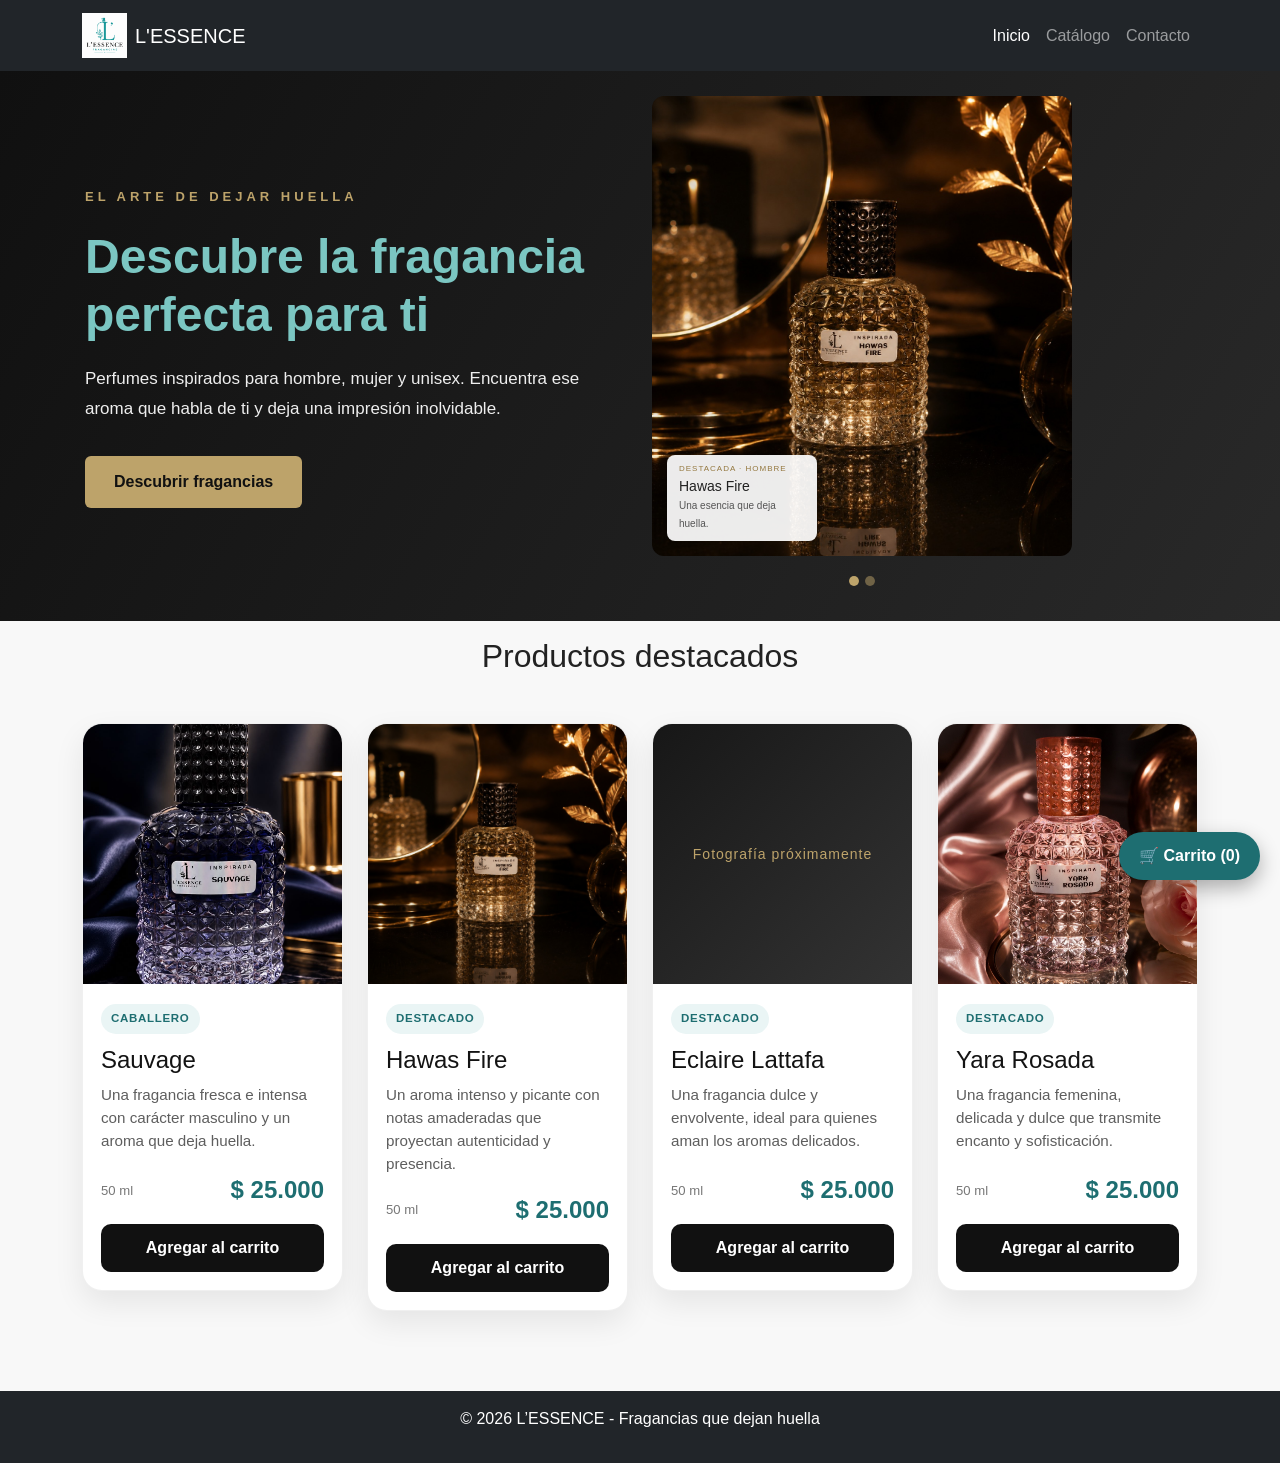
==== commit 8c6039df: "fix: ajuste visual de inicio, carrito de compras, catalogo" ====
--- a/index.html
+++ b/index.html
@@ -18,7 +18,7 @@
 <body>
 
 
-    <body>
+
 
         <nav class="navbar navbar-expand-lg navbar-dark bg-dark">
 
@@ -91,62 +91,84 @@
 
 
 
-        <section class="hero">
+       
+<section class="hero">
+    <div class="container">
+        <div class="row align-items-center">
 
-            <div class="container">
+            <div class="col-lg-6 hero-text">
+                <span class="hero-subtitle">
+                    EL ARTE DE DEJAR HUELLA
+                </span>
 
-                <div class="row align-items-center">
+                <h1>
+                    Descubre la fragancia perfecta para ti
+                </h1>
 
+                <p>
+                    Perfumes inspirados para hombre, mujer y unisex.
+                    Encuentra ese aroma que habla de ti y deja
+                    una impresión inolvidable.
+                </p>
 
-                    <div class="col-md-6">
+                <a href="catalogo.html"
+                   class="btn btn-ver-perfumes">
+                    Descubrir fragancias
+                </a>
+            </div>
 
+            <div class="col-lg-6 hero-imagen">
 
-                        <h1>
-                            Descubre la fragancia perfecta para ti
-                        </h1>
+    <div id="carruselDestacados"
+         class="carousel slide carousel-fade hero-foto"
+         data-bs-ride="carousel"
+         data-bs-interval="4000">
 
+        <div class="carousel-indicators">
+            <button type="button" data-bs-target="#carruselDestacados"
+                    data-bs-slide-to="0" class="active"></button>
+            <button type="button" data-bs-target="#carruselDestacados"
+                    data-bs-slide-to="1"></button>
+        </div>
 
-                        <p>
-                            Perfumes inspirados para hombre, mujer y unisex con aromas que dejan una impresión
-                            inolvidable.
-                        </p>
+        <div class="carousel-inner">
+
+            <!-- Hawas Fire (hombre) -->
+            <div class="carousel-item active">
+                <img src="img/perfumes/HawasFire.jpeg"
+                     alt="Perfume Hawas Fire de L'ESSENCE"
+                     class="perfume-principal">
+
+                <div class="info-perfume">
+                    <span>DESTACADA · HOMBRE</span>
+                    <h3>Hawas Fire</h3>
+                    <p>Una esencia que deja huella.</p>
+                </div>
+            </div>
+
+            <!-- Yara (mujer) -->
+            <div class="carousel-item">
+                <img src="img/perfumes/Yara.jpeg"
+                     alt="Perfume Yara de L'ESSENCE"
+                     class="perfume-principal">
+
+                <div class="info-perfume">
+                    <span>DESTACADA · MUJER</span>
+                    <h3>Yara</h3>
+                    <p>Dulce, suave y delicada.</p>
+                </div>
+            </div>
+
+        </div>
+    </div>
+
+</div>
+</section>
 
 
 
-                        Ver perfumes
-                        </a>
 
-
-                    </div>
-
-
-
-                    <!-- 
-<div class="info-perfume">
-
-    <span class="estrellas">★★★★★</span>
-
-    <h3>Hawas Fire</h3>
-
-    <p>Inspirado en Rasasi Hawas</p>
-
-    <strong>50 ml</strong>
-
-</div> -->
-
-
-                </div>
-
-
-            </div>
-
-            </div>
-
-        </section>
-
-
-
-        <section class="container py-5">
+        <section class="container py-3">
 
 
             <h2 class="text-center mb-5">
@@ -160,7 +182,7 @@
             <footer class="bg-dark text-white text-center p-3">
 
                 <p>
-                    © 2026 Fragance Store
+                    © 2026 L’ESSENCE - Fragancias que dejan huella
                 </p>
 
             </footer>
--- a/css/estilos.css
+++ b/css/estilos.css
@@ -143,8 +143,8 @@
 }
 
 img {
-    width: 250px;
-    height: 80px;
+    max-width: 100%;
+    height: auto;
 }
 
 .logo-navbar {
@@ -155,48 +155,21 @@
 
 }
 
+/* Imagen principal del perfume */
+.hero-foto {
+    position: relative;
+    display: inline-block;
+    width: 100%;
+    max-width: 420px;
+}
+
 .perfume-principal {
-
+    display: block;
     width: 100%;
-
-    max-width: 430px;
-
-    height: auto;
-
-    object-fit: contain;
-
-    transition: .4s;
-
-}
-
-.hero-imagen {
-
-    position: relative;
-
-    display: flex;
-
-    justify-content: center;
-
-}
-
-.info-perfume {
-
-    position: absolute;
-
-    bottom: 25px;
-
-    left: 20px;
-
-    background: white;
-
-    padding: 18px;
-
-    border-radius: 15px;
-
-    box-shadow: 0 10px 30px rgba(0, 0, 0, .25);
-
-    width: 220px;
-
+    height: 460px;
+    max-width: none;
+    object-fit: cover;
+    border-radius: 12px;
 }
 
 .producto-card {
@@ -271,7 +244,9 @@
 }
 
 .catalog-hero {
-    background: linear-gradient(135deg, #111111, #2d2d2d 60%, #1e6e71);
+    background:
+        linear-gradient(rgba(10, 10, 10, 0.62), rgba(10, 10, 10, 0.72)),
+        url("../img/perfumes/HawasFire.jpeg") center 48% / cover no-repeat;
     color: white;
     padding: 90px 0 70px;
 }
@@ -438,4 +413,280 @@
     color: rgba(255, 255, 255, 0.8);
     text-align: center;
     padding: 24px 16px;
+}
+
+@media (max-width: 991.98px) {
+    .catalog-grid {
+        grid-template-columns: repeat(2, minmax(0, 1fr));
+        gap: 16px;
+    }
+}
+
+@media (max-width: 575.98px) {
+    .gender-section {
+        padding: 44px 0;
+    }
+
+    .section-title h2 {
+        font-size: 1.35rem;
+        text-align: center;
+    }
+
+    .product-card {
+        border-radius: 12px;
+    }
+
+    .product-card img {
+        height: 150px;
+    }
+
+    .product-info {
+        padding: 12px 10px;
+    }
+
+    .product-info h3 {
+        font-size: 1rem;
+        margin: 8px 0;
+    }
+
+    .product-info p {
+        font-size: 0.78rem;
+        min-height: 0;
+        margin-bottom: 10px;
+        display: -webkit-box;
+        -webkit-box-orient: vertical;
+        overflow: hidden;
+    }
+
+    .price-row {
+        gap: 4px;
+        margin-bottom: 10px;
+    }
+
+    .price-row strong {
+        font-size: 0.95rem;
+    }
+
+    .btn-buy {
+        padding: 9px 6px;
+        font-size: 0.78rem;
+    }
+}
+
+
+/* NUEVO DISEÑO PRINCIPAL L'ESSENCE */
+
+.hero {
+    background: linear-gradient(120deg, #101010, #292929);
+    color: white;
+    padding: 25px 0;
+    overflow: hidden;
+}
+
+.hero-text {
+    padding: 35px 15px;
+}
+
+.hero-subtitle {
+    color: #bda36a;
+    letter-spacing: 4px;
+    font-size: 13px;
+    font-weight: bold;
+}
+
+.hero h1 {
+    color: #7bc6c2;
+    font-size: 48px;
+    font-weight: bold;
+    margin: 20px 0;
+    line-height: 1.2;
+}
+
+.hero p {
+    color: #eeeeee;
+    font-size: 17px;
+    line-height: 1.8;
+    max-width: 520px;
+}
+
+.btn-ver-perfumes {
+    display: inline-block;
+    background: #bda36a;
+    color: #111;
+    padding: 13px 28px;
+    border-radius: 6px;
+    text-decoration: none;
+    font-weight: bold;
+    margin-top: 15px;
+    transition: .3s;
+}
+
+.btn-ver-perfumes:hover {
+    background: #7bc6c2;
+    color: #111;
+    transform: translateY(-3px);
+}
+
+
+
+
+
+
+
+
+
+/* Adaptación para celulares */
+
+@media (max-width: 767px) {
+    .hero {
+        padding: 35px 0;
+    }
+
+    .hero h1 {
+        font-size: 34px;
+    }
+
+    .hero-text {
+        padding: 20px 15px;
+    }
+
+    .hero-imagen {
+        margin-top: 20px;
+        min-height: 380px;
+    }
+
+   .perfume-principal {
+    max-width: 430px;
+    height: 380px;
+    object-fit: contain;
+}
+
+.hero {
+    padding: 40px 0;
+}
+
+    
+}
+
+/* Espacio provisional para fotografías pendientes */
+.product-image-placeholder {
+    width: 100%;
+    height: 260px;
+    display: flex;
+    justify-content: center;
+    align-items: center;
+    background: linear-gradient(135deg, #171717, #333);
+    color: #bda36a;
+    text-align: center;
+    font-size: 14px;
+    letter-spacing: 1px;
+    padding: 15px;
+}
+
+@media (max-width: 575.98px) {
+    .product-image-placeholder {
+        height: 150px;
+        font-size: 11px;
+    }
+}
+
+.info-perfume {
+    position: absolute;
+    bottom: 15px;
+    left: 15px;
+    background: rgba(255, 255, 255, .92);
+    color: #222;
+    padding: 8px 12px;
+    border-radius: 8px;
+    width: 150px;
+}
+
+.info-perfume span {
+    display: block;
+    font-size: 8px;
+    letter-spacing: 1px;
+    color: #94783f;
+}
+
+.info-perfume h3 {
+    font-size: 14px;
+    margin: 3px 0 2px;
+}
+
+.info-perfume p {
+    color: #555;
+    font-size: 10px;
+    margin: 0;
+}
+
+.hero-foto {
+    margin-bottom: 40px;
+}
+
+.hero-foto .carousel-indicators {
+    bottom: -40px;
+    margin-bottom: 0;
+}
+
+.hero-foto .carousel-indicators [data-bs-target] {
+    width: 10px;
+    height: 10px;
+    border-radius: 50%;
+    background-color: #bda36a;
+}
+
+.carrito-flotante {
+  position: fixed;
+  bottom: 20px;
+  right: 20px;
+  background: #1e6e71;
+  color: #fff;
+  border: none;
+  border-radius: 999px;
+  padding: 12px 20px;
+  font-weight: 600;
+  box-shadow: 0 8px 20px rgba(0, 0, 0, .3);
+  z-index: 1000;
+}
+
+.carrito-flotante:hover {
+  background: #164f52;
+}
+
+.carrito-item {
+  display: flex;
+  justify-content: space-between;
+  align-items: center;
+  padding: 10px 0;
+  border-bottom: 1px solid rgba(0, 0, 0, .08);
+}
+
+.carrito-item-info {
+  display: flex;
+  flex-direction: column;
+}
+
+.carrito-item-info small {
+  color: #777;
+}
+
+.carrito-item-controles {
+  display: flex;
+  align-items: center;
+  gap: 10px;
+}
+
+.carrito-item-controles button {
+  width: 30px;
+  height: 30px;
+  border: 1px solid #ccc;
+  background: #fff;
+  border-radius: 50%;
+  line-height: 1;
+}
+
+.carrito-item-controles button:hover {
+  background: #1e6e71;
+  color: #fff;
+  border-color: #1e6e71;
 }
--- a/css/estilos.css
+++ b/css/estilos.css
@@ -143,8 +143,8 @@
 }
 
 img {
-    width: 250px;
-    height: 80px;
+    max-width: 100%;
+    height: auto;
 }
 
 .logo-navbar {
@@ -155,48 +155,21 @@
 
 }
 
+/* Imagen principal del perfume */
+.hero-foto {
+    position: relative;
+    display: inline-block;
+    width: 100%;
+    max-width: 420px;
+}
+
 .perfume-principal {
-
+    display: block;
     width: 100%;
-
-    max-width: 430px;
-
-    height: auto;
-
-    object-fit: contain;
-
-    transition: .4s;
-
-}
-
-.hero-imagen {
-
-    position: relative;
-
-    display: flex;
-
-    justify-content: center;
-
-}
-
-.info-perfume {
-
-    position: absolute;
-
-    bottom: 25px;
-
-    left: 20px;
-
-    background: white;
-
-    padding: 18px;
-
-    border-radius: 15px;
-
-    box-shadow: 0 10px 30px rgba(0, 0, 0, .25);
-
-    width: 220px;
-
+    height: 460px;
+    max-width: none;
+    object-fit: cover;
+    border-radius: 12px;
 }
 
 .producto-card {
@@ -271,7 +244,9 @@
 }
 
 .catalog-hero {
-    background: linear-gradient(135deg, #111111, #2d2d2d 60%, #1e6e71);
+    background:
+        linear-gradient(rgba(10, 10, 10, 0.62), rgba(10, 10, 10, 0.72)),
+        url("../img/perfumes/HawasFire.jpeg") center 48% / cover no-repeat;
     color: white;
     padding: 90px 0 70px;
 }
@@ -438,4 +413,280 @@
     color: rgba(255, 255, 255, 0.8);
     text-align: center;
     padding: 24px 16px;
+}
+
+@media (max-width: 991.98px) {
+    .catalog-grid {
+        grid-template-columns: repeat(2, minmax(0, 1fr));
+        gap: 16px;
+    }
+}
+
+@media (max-width: 575.98px) {
+    .gender-section {
+        padding: 44px 0;
+    }
+
+    .section-title h2 {
+        font-size: 1.35rem;
+        text-align: center;
+    }
+
+    .product-card {
+        border-radius: 12px;
+    }
+
+    .product-card img {
+        height: 150px;
+    }
+
+    .product-info {
+        padding: 12px 10px;
+    }
+
+    .product-info h3 {
+        font-size: 1rem;
+        margin: 8px 0;
+    }
+
+    .product-info p {
+        font-size: 0.78rem;
+        min-height: 0;
+        margin-bottom: 10px;
+        display: -webkit-box;
+        -webkit-box-orient: vertical;
+        overflow: hidden;
+    }
+
+    .price-row {
+        gap: 4px;
+        margin-bottom: 10px;
+    }
+
+    .price-row strong {
+        font-size: 0.95rem;
+    }
+
+    .btn-buy {
+        padding: 9px 6px;
+        font-size: 0.78rem;
+    }
+}
+
+
+/* NUEVO DISEÑO PRINCIPAL L'ESSENCE */
+
+.hero {
+    background: linear-gradient(120deg, #101010, #292929);
+    color: white;
+    padding: 25px 0;
+    overflow: hidden;
+}
+
+.hero-text {
+    padding: 35px 15px;
+}
+
+.hero-subtitle {
+    color: #bda36a;
+    letter-spacing: 4px;
+    font-size: 13px;
+    font-weight: bold;
+}
+
+.hero h1 {
+    color: #7bc6c2;
+    font-size: 48px;
+    font-weight: bold;
+    margin: 20px 0;
+    line-height: 1.2;
+}
+
+.hero p {
+    color: #eeeeee;
+    font-size: 17px;
+    line-height: 1.8;
+    max-width: 520px;
+}
+
+.btn-ver-perfumes {
+    display: inline-block;
+    background: #bda36a;
+    color: #111;
+    padding: 13px 28px;
+    border-radius: 6px;
+    text-decoration: none;
+    font-weight: bold;
+    margin-top: 15px;
+    transition: .3s;
+}
+
+.btn-ver-perfumes:hover {
+    background: #7bc6c2;
+    color: #111;
+    transform: translateY(-3px);
+}
+
+
+
+
+
+
+
+
+
+/* Adaptación para celulares */
+
+@media (max-width: 767px) {
+    .hero {
+        padding: 35px 0;
+    }
+
+    .hero h1 {
+        font-size: 34px;
+    }
+
+    .hero-text {
+        padding: 20px 15px;
+    }
+
+    .hero-imagen {
+        margin-top: 20px;
+        min-height: 380px;
+    }
+
+   .perfume-principal {
+    max-width: 430px;
+    height: 380px;
+    object-fit: contain;
+}
+
+.hero {
+    padding: 40px 0;
+}
+
+    
+}
+
+/* Espacio provisional para fotografías pendientes */
+.product-image-placeholder {
+    width: 100%;
+    height: 260px;
+    display: flex;
+    justify-content: center;
+    align-items: center;
+    background: linear-gradient(135deg, #171717, #333);
+    color: #bda36a;
+    text-align: center;
+    font-size: 14px;
+    letter-spacing: 1px;
+    padding: 15px;
+}
+
+@media (max-width: 575.98px) {
+    .product-image-placeholder {
+        height: 150px;
+        font-size: 11px;
+    }
+}
+
+.info-perfume {
+    position: absolute;
+    bottom: 15px;
+    left: 15px;
+    background: rgba(255, 255, 255, .92);
+    color: #222;
+    padding: 8px 12px;
+    border-radius: 8px;
+    width: 150px;
+}
+
+.info-perfume span {
+    display: block;
+    font-size: 8px;
+    letter-spacing: 1px;
+    color: #94783f;
+}
+
+.info-perfume h3 {
+    font-size: 14px;
+    margin: 3px 0 2px;
+}
+
+.info-perfume p {
+    color: #555;
+    font-size: 10px;
+    margin: 0;
+}
+
+.hero-foto {
+    margin-bottom: 40px;
+}
+
+.hero-foto .carousel-indicators {
+    bottom: -40px;
+    margin-bottom: 0;
+}
+
+.hero-foto .carousel-indicators [data-bs-target] {
+    width: 10px;
+    height: 10px;
+    border-radius: 50%;
+    background-color: #bda36a;
+}
+
+.carrito-flotante {
+  position: fixed;
+  bottom: 20px;
+  right: 20px;
+  background: #1e6e71;
+  color: #fff;
+  border: none;
+  border-radius: 999px;
+  padding: 12px 20px;
+  font-weight: 600;
+  box-shadow: 0 8px 20px rgba(0, 0, 0, .3);
+  z-index: 1000;
+}
+
+.carrito-flotante:hover {
+  background: #164f52;
+}
+
+.carrito-item {
+  display: flex;
+  justify-content: space-between;
+  align-items: center;
+  padding: 10px 0;
+  border-bottom: 1px solid rgba(0, 0, 0, .08);
+}
+
+.carrito-item-info {
+  display: flex;
+  flex-direction: column;
+}
+
+.carrito-item-info small {
+  color: #777;
+}
+
+.carrito-item-controles {
+  display: flex;
+  align-items: center;
+  gap: 10px;
+}
+
+.carrito-item-controles button {
+  width: 30px;
+  height: 30px;
+  border: 1px solid #ccc;
+  background: #fff;
+  border-radius: 50%;
+  line-height: 1;
+}
+
+.carrito-item-controles button:hover {
+  background: #1e6e71;
+  color: #fff;
+  border-color: #1e6e71;
 }
